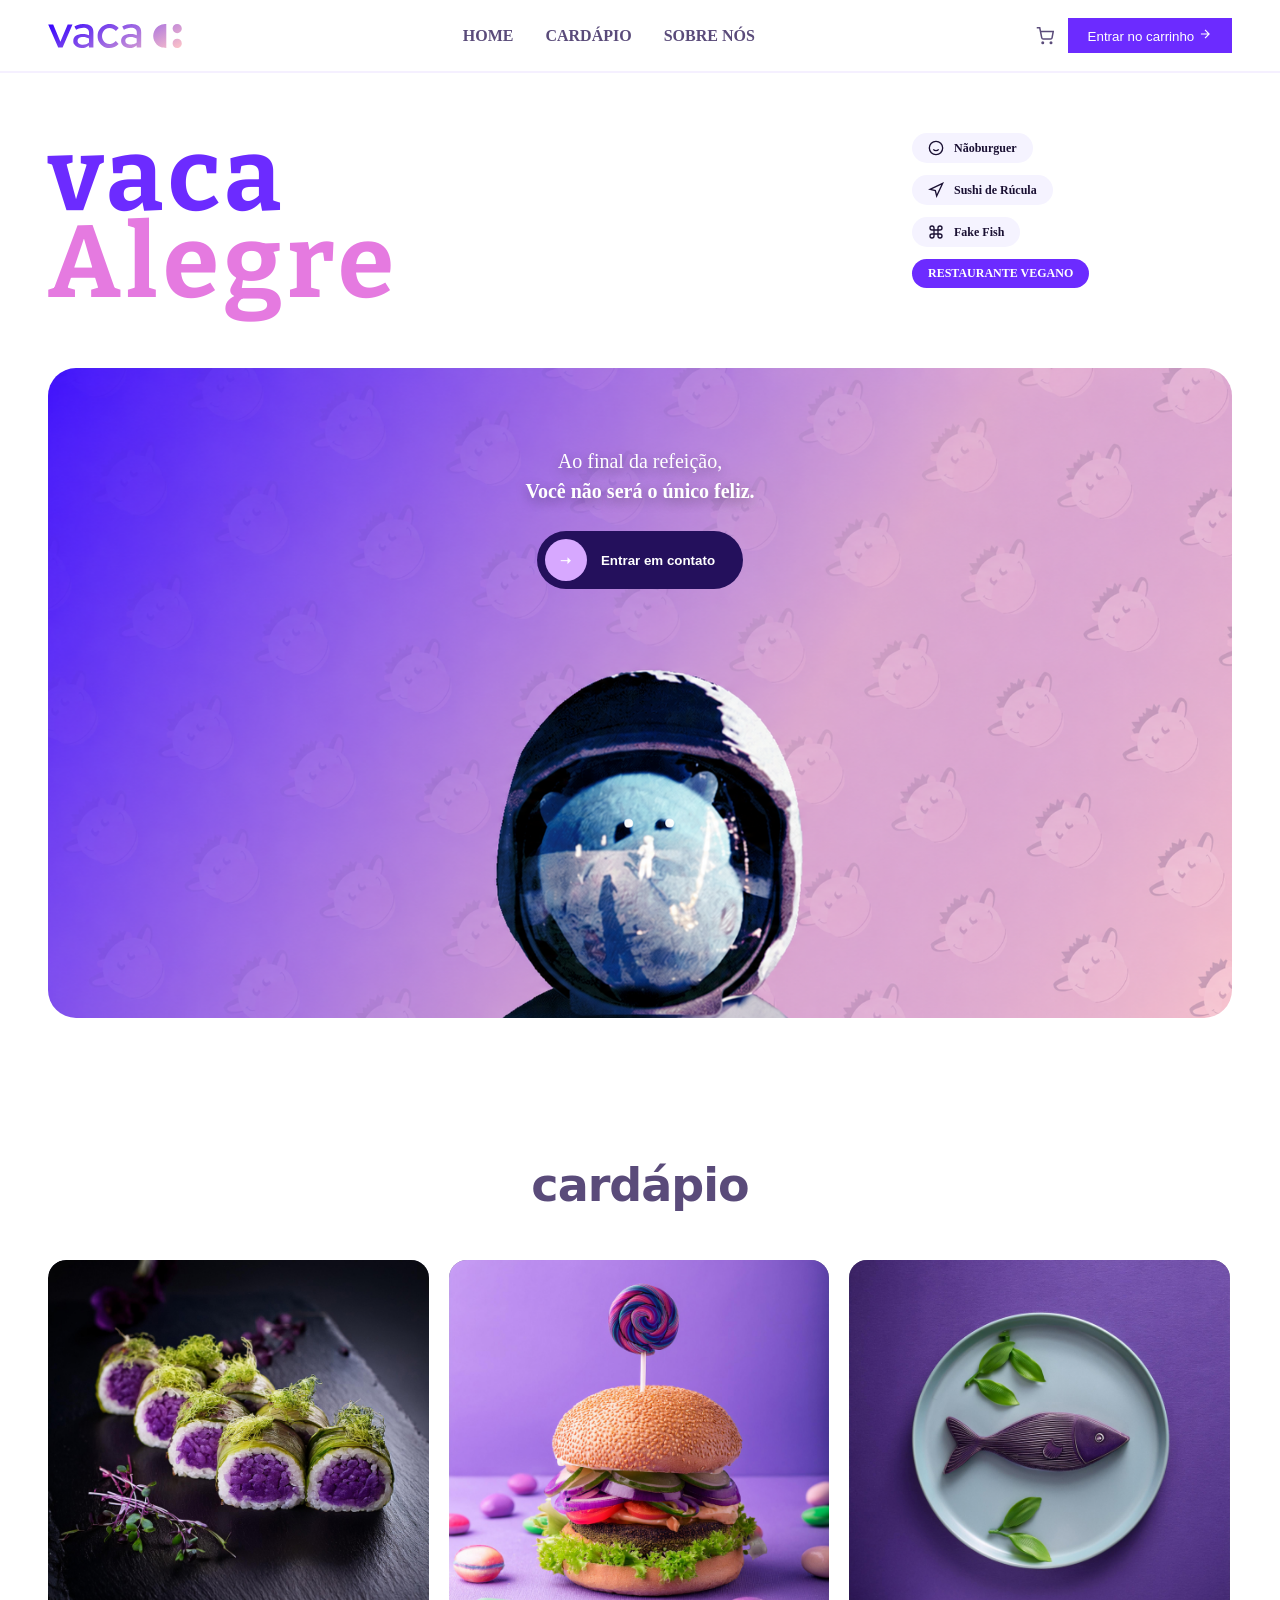
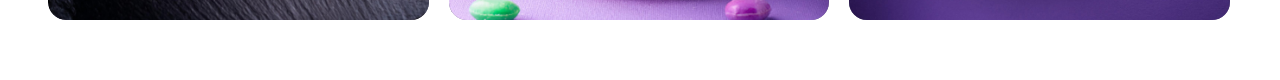
==== site/index.html @ 7a0a83c4 "18/06" ====
<!DOCTYPE html>
<html lang="en">

<head>
    <meta charset="UTF-8">
    <meta name="viewport" content="width=device-width, initial-scale=1.0">
    <title>Vaca Alegre - Restaurante Vegano</title>
    <link rel="stylesheet" href="style.css">
</head>

<body>
    <nav>
        <div class="nav-logo">
            <img src="imagens/vaca-alegre-marca.svg" alt="">
        </div>
        <ul class="nav-links">
            <li><a href="">Home</a></li>
            <li><a href="">Cardápio</a></li>
            <li><a href="">Sobre Nós</a></li>
        </ul>
        <div class="nav-actions">
            <span class="nav-cart">
                <svg viewBox="0 0 24 24" fill="none" stroke="currentColor" stroke-width="2" width="18" height="18">
                    <circle cx="9" cy="21" r="1" />
                    <circle cx="20" cy="21" r="1" />
                    <path d="M1 1h4l2.68 13.39a2 2 0 0 0 2 1.61h9.72a2 2 0 0 0 2-1.61L23 6H6" />
                </svg>
            </span>
            <button class="btn-entrar">
                Entrar no carrinho
                <svg viewBox="0 0 24 24" fill="none" stroke="currentColor" stroke-width="2">
                    <path d="M5 12h14M12 5l7 7-7 7" />
                </svg>
            </button>
        </div>
    </nav>

    <div class="hero">
        <div class="hero-topo">
            <div class="hero-text">
                <h1 class="hero-title">
                    vaca <br>
                    <span class="alegre">Alegre</span>
                </h1>
            </div>
            <div class="hero-menu">
                <div class="hero-menu-item">
                    <svg viewBox="0 0 24 24" fill="none" stroke="currentColor" stroke-width="2">
                        <circle cx="12" cy="12" r="10" />
                        <path d="M8 14s1.5 2 4 2 4-2 4-2" />
                        <line x1="9" y1="9" x2="9.01" y2="9" />
                        <line x1="15" y1="9" x2="15.01" y2="9" />
                    </svg>
                    Nãoburguer
                </div>
                <div class="hero-menu-item">
                    <svg viewBox="0 0 24 24" fill="none" stroke="currentColor" stroke-width="2">
                        <path d="M3 11l19-9-9 19-2-8-8-2z" />
                    </svg>
                    Sushi de Rúcula
                </div>
                <div class="hero-menu-item">
                    <svg viewBox="0 0 24 24" fill="none" stroke="currentColor" stroke-width="2">
                        <path
                            d="M18 3a3 3 0 0 0-3 3v12a3 3 0 0 0 3 3 3 3 0 0 0 3-3 3 3 0 0 0-3-3H6a3 3 0 0 0-3 3 3 3 0 0 0 3 3 3 3 0 0 0 3-3V6a3 3 0 0 0-3-3 3 3 0 0 0-3 3 3 3 0 0 0 3 3h12a3 3 0 0 0 3-3 3 3 0 0 0-3-3z" />
                    </svg>
                    Fake Fish
                </div>
                <div class="hero-menu-item active">
                    Restaurante Vegano
                </div>
            </div>
        </div>
        <div class="hero-banner">
            <img src="imagens/espaco.png" alt="">
            <div class="hero-banner-content">
                <p>
                    Ao final da refeição, <br>
                    <strong> Você não será o único feliz.</strong>
                </p>
                <button class="btn-contato">
                    Entrar em contato
                </button>
            </div>
        </div>
    </div>
    <div class="cardapio">
        <h2 class="cardapio-title">cardápio</h2>
        <div class="carousel-wrapper">
            <div class="carousel-track-outer">
                <div class="carousel-track" id="carouselTrack">
                    <!--Cards-->
                    <div class="card">
                        <div class="card-img-placeholder">
                            <img src="imagens/fotos/cardapio/sushi-de-rucula.jpg" alt=""
                                style="width:100%; height: 100%;object-fit: cover;">
                        </div>
                        <div class="card-info">
                            <h3>Sushi de Rúcula</h3>
                            <p>Combinado especial de rolinhos veganos com ingredientes fresquíssimos</p>
                            <span class="card-tag">Acompanha: suco de laranja e amor</span>
                        </div>
                    </div>

                    <div class="card futured">
                        <div class="card-img-placeholder">
                            <img src="imagens/fotos/cardapio/nao-burger.jpg" alt=""
                                style="width:100%; height: 100%;object-fit: cover;">
                        </div>
                        <div class="card-info">
                            <h3>Não-burguer</h3>
                            <p>Absurdamente saboroso hambúrguer de planta de inspiração vegana.</p>
                            <span class="card-tag">Acompanha: fritas, suco de laranja e amor</span>
                        </div>
                    </div>


                    <div class="card">
                        <div class="card-img-placeholder">
                            <img src="imagens/fotos/cardapio/fake-fish.jpg" alt=""
                                style="width:100%; height: 100%;object-fit: cover;">
                        </div>
                        <div class="card-info">
                            <h3>fake-fish</h3>
                            <p>Peixe bom e gostoso! Você vai pedir para falar que não é peixe de verdade</p>
                            <span class="card-tag">Acompanha: Batata, suco de laranja e amor</span>
                        </div>
                    </div>

                    <div class="card">
                        <div class="card-img-placeholder">
                            <img src="imagens/fotos/cardapio/escondidinho-veg.jpg" alt=""
                                style="width:100%; height: 100%;object-fit: cover;">
                        </div>
                        <div class="card-info">
                            <h3>escondidinho-veg</h3>
                            <p>Um escondidinho de berinjela que combina com molho de tomate seco </p>
                            <span class="card-tag">Acompanha:Manjericão, suco de laranja e amor</span>
                        </div>
                    </div>

                    <div class="card">
                        <div class="card-img-placeholder">
                            <img src="imagens/fotos/cardapio/quibeleza.jpg" alt=""
                                style="width:100%; height: 100%;object-fit: cover;">
                        </div>
                        <div class="card-info">
                            <h3>Quibeleza</h3>
                            <p>Quibe de beterraba crocrante com frscor de hortelã.</p>
                            <span class="card-tag">Acompanha: fritas, suco de frutas vermelhas e amor</span>
                        </div>
                    </div>



                </div>
            </div>
        </div>
    </div>


</body>

</html>
---- site/style.css ----
@import url('https://fonts.googleapis.com/css2?family=Bitter:ital,wght@0,100..900;1,100..900&family=Instrument+Sans:ital,wght@0,400..700;1,400..700&display=swap');

* {
    box-sizing: border-box;
    margin: 0;
    padding: 0;
}

body {
    background-color: #fff;
    color: #1a1033;
    overflow-x: hidden;
}

nav {
    display: flex;
    align-items: center;
    justify-content: space-between;
    padding: 18px 48px;
    position: sticky;
    background-color: rgba(255, 255, 255, 0.92);
    top: 0;
    backdrop-filter: blur(12px);
    border-bottom: 2px solid rgba(108, 43, 255, 0.07);
}

.nav-logo {
    display: flex;
    align-items: center;
    gap: 6px;
}

.nav-links {
    display: flex;
    gap: 32px;
    list-style: none;
}

.nav-links a {
    text-decoration: none;
    font-weight: bold;
    text-transform: uppercase;
    color: #5a4b7a
}

.nav-links a:hover {
    color: #6c2bff;
}

.nav-actions {
    display: flex;
    align-items: center;
    gap: 14px;
}

.nav-cart {
    color: #5a4b7a;
    display: flex;
    align-items: center;
    gap: 4px;

}

.btn-entrar {
    background-color: #6c2bff;
    color: white;
    border: none;
    padding: 9px 20px;
    cursor: pointer;
    gap: 6px;
    transform: background .2s, transform .15s;
}

.btn-entrar:hover {
    background: #5519ee;
    transform: translateY(-1px);
}

.btn-entrar svg {
    width: 14px;
    height: 14px;
}

.hero {
    padding: 60px 48px;
    position: relative;
    display: flex;
    flex-direction: column;
    gap: 32px;
}

.hero-topo {
    display: flex;
    justify-content: space-between;
    align-items: flex-start;
    width: 100%;
    margin-bottom: 30px;
}

.hero-text {
    flex: 1;
    min-width: 400px;
}

.hero-title {
    font-family: "Bitter", serif;
    font-weight: bold;
    font-size: 102px;
    line-height: .85;
    letter-spacing: 5px;
    color: #6c2bff;
}

.hero-title .alegre {
    color: #e57ae0;
}

.hero-menu {
    width: 320px;
    display: flex;
    flex-direction: column;
    gap: 12px;
    margin-left: auto;
}

.hero-menu-item {
    display: flex;
    align-items: center;
    gap: 10px;
    font-weight: bold;
    background-color: #f5f3ff;
    border-radius: 40px;
    padding: 7px 16px;
    width: fit-content;
    cursor: pointer;
    transition: background .2s;
    font-size: 12px;
}

.hero-menu-item:hover {
    background-color: #ede8ff;
}

.hero-menu-item svg {
    width: 16px;
    height: 16px;
    flex-shrink: 0;
}

.hero-menu-item.active {
    color: #fff;
    text-transform: uppercase;
    font-weight: bold;
    background-color: #6c2bff;
}

.hero-banner {
    position: relative;
    border-radius: 28px;
    min-height: 300px;
    overflow: hidden;
}

.hero-banner img {
    width: 100%;
    height: 650px;
    object-fit: cover;
    display: block;
}

.hero-banner-content {
    position: absolute;
    top: 12%;
    left: 50%;
    text-align: center;
    width: 100%;
    transform: translateX(-50%);
}

.hero-banner-content p {
    color: white;
    margin-bottom: 25px;
    font-size: 20px;
    text-shadow: 0 4px 12px rgba(0, 0, 0, .35);
    line-height: 1.5;
}

.hero-banner-content p strong {
    color: #fff;
    font-weight: bold;
}

.btn-contato {
    display: inline-flex;
    align-items: center;
    gap: 14px;
    background-color: #24105c;
    color: white;
    border: none;
    border-radius: 50px;
    padding: 8px 28px 8px 8px;
    font-weight: bold;
    cursor: pointer;
    transition: all .3s ease;
}

.btn-contato::before {
    content: "➝";
    width: 42px;
    height: 42px;
    background-color: #d7a8ff;
    border-radius: 50%;
    display: flex;
    align-items: center;
    justify-content: center;
    transition: transform .4s ease;
}

.btn-contato:hover::before {
    transform: translateX(10px);
}

.btn-contato:hover {
    transform: translateY(-2px);
}

.cardapio {
    padding: 80px 48px 60px;
}

.cardapio-title {
    font-family: system-ui, -apple-system, BlinkMacSystemFont, 'Segoe UI', Roboto, Oxygen, Ubuntu, Cantarell, 'Open Sans', 'Helvetica Neue', sans-serif;
    font-weight: bold;
    font-size: 46px;
    text-align: center;
    margin-bottom: 48px;
    letter-spacing: -1px;
    color: #5a4b7a;

}

.carousel-wrapper {
    position: relative;
}

.carousel-track-outer {
    overflow: hidden;
    border-radius: 18px;

}

.carousel-track {
    display: flex;
    gap: 20px;
}

.card {
    flex: 0 0 calc(33.333% - 14px);
    border-radius: 18px;
    overflow: hidden;
    position: relative;
    min-height: 360px;
    display: flex;
    flex-direction: column;
    justify-content: flex-end;
    transition: transform .25s;
    background-color: #5d5972d0;
}
.card:hover{
    transform: translateY(-4px);
}
.card-img-placeholder{
    position: absolute;
    background: linear-gradient(160deg, ddd5ff 0%,  #f8d7fa 100%);
    display: flex;
    align-items: center;
    justify-content: center;
    text-transform: uppercase;
    color: #33163ffd;
    inset: 0;
}
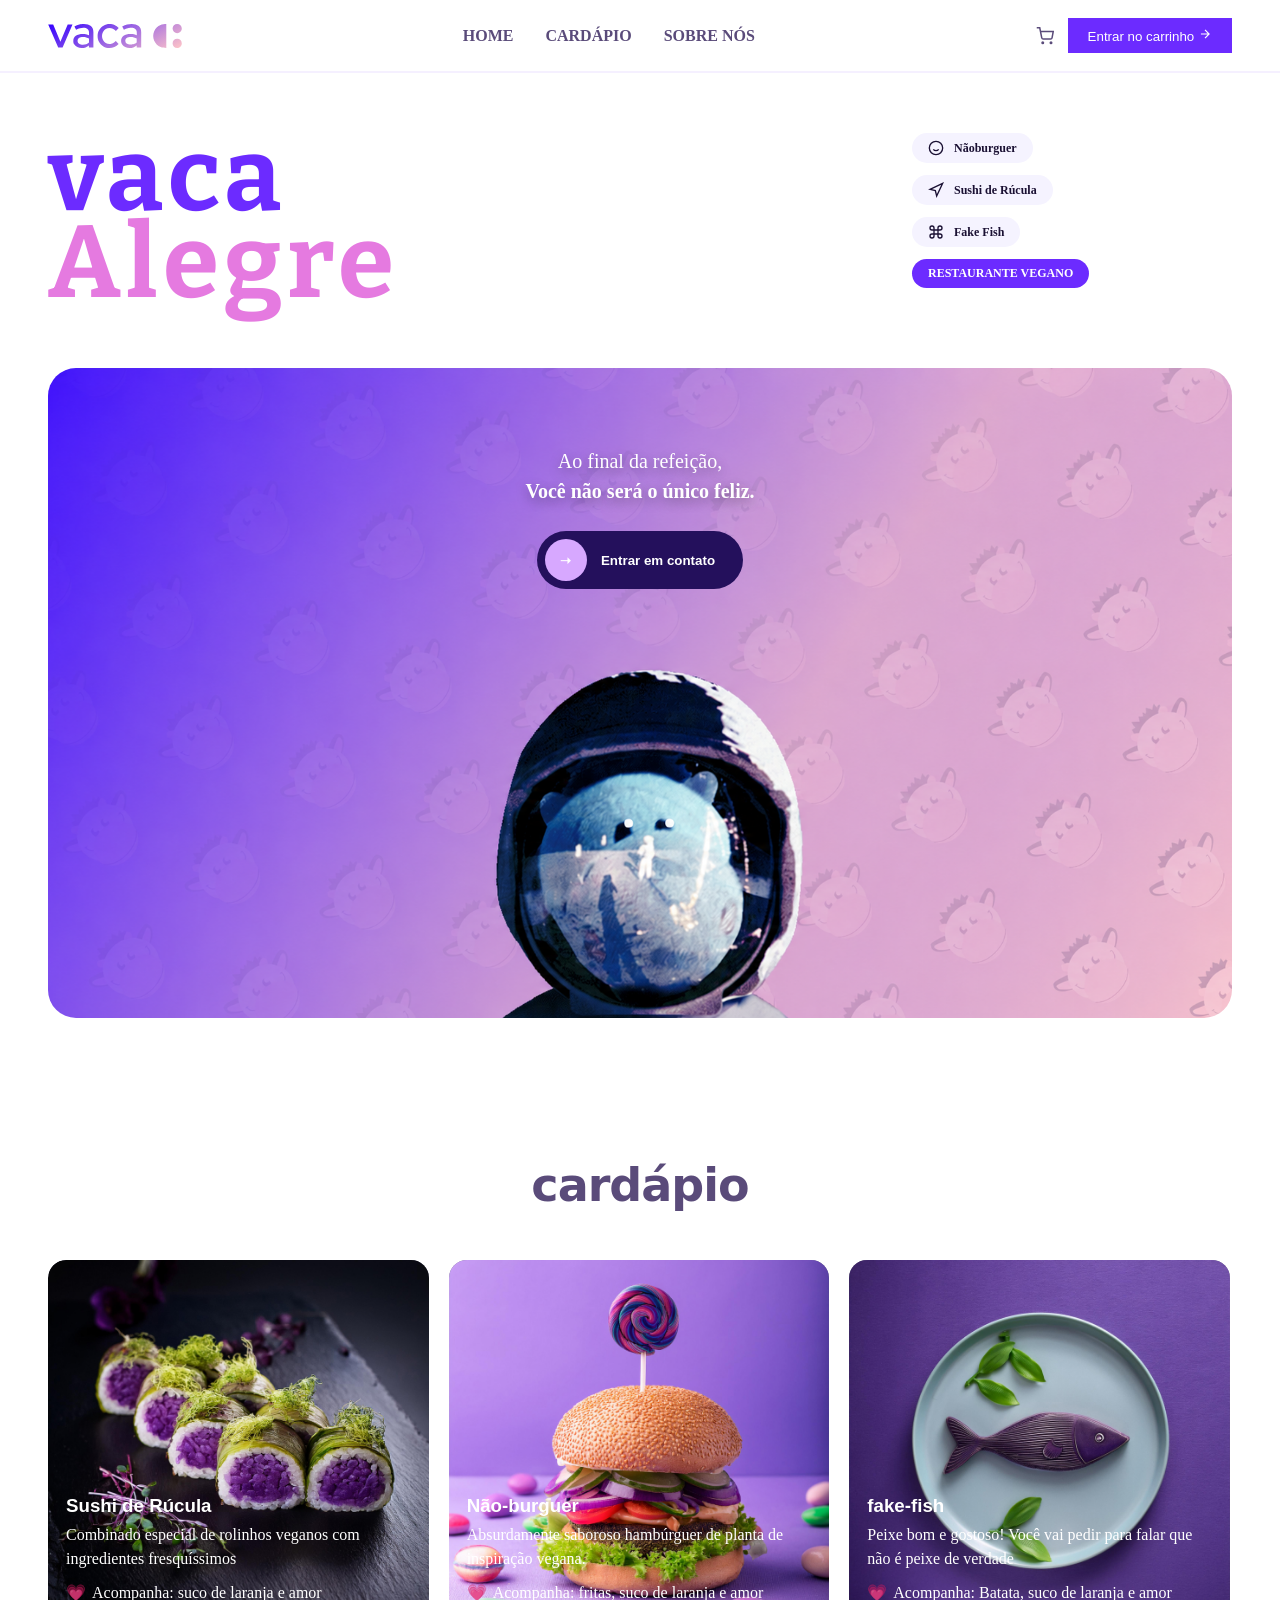
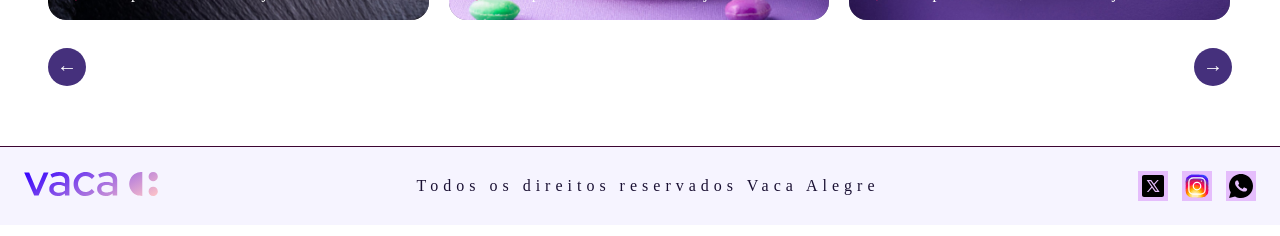
==== commit 371bc25c: "19/06" ====
--- a/site/index.html
+++ b/site/index.html
@@ -150,13 +150,36 @@
                             <span class="card-tag">Acompanha: fritas, suco de frutas vermelhas e amor</span>
                         </div>
                     </div>
+                </div>
+            </div>
 
-
-
-                </div>
+            <div class="carousel-controls">
+                <button class="carousel-btn" id="prevBtn">&#8592;</button>
+                <div class="carousel-dots" id="carouselDots"></div>
+                 <button class="carousel-btn" id="nextBtn">&#8594;</button>
             </div>
         </div>
     </div>
+    
+
+    <footer>
+        <div class="footer-logo">
+            <img src="imagens/vaca-alegre-marca.svg" alt="">
+        </div>
+        <span class="footer-copy">Todos os direitos reservados Vaca Alegre</span>
+        <div class="footer-socials">
+          <a href=""> <svg xmlns="http://www.w3.org/2000/svg" x="0px" y="0px" width="100" height="100" viewBox="0 0 30 30">
+<path d="M 6 4 C 4.895 4 4 4.895 4 6 L 4 24 C 4 25.105 4.895 26 6 26 L 24 26 C 25.105 26 26 25.105 26 24 L 26 6 C 26 4.895 25.105 4 24 4 L 6 4 z M 8.6484375 9 L 13.259766 9 L 15.951172 12.847656 L 19.28125 9 L 20.732422 9 L 16.603516 13.78125 L 21.654297 21 L 17.042969 21 L 14.056641 16.730469 L 10.369141 21 L 8.8945312 21 L 13.400391 15.794922 L 8.6484375 9 z M 10.878906 10.183594 L 17.632812 19.810547 L 19.421875 19.810547 L 12.666016 10.183594 L 10.878906 10.183594 z"></path>
+</svg></a>
+          <a href=""><svg xmlns="http://www.w3.org/2000/svg" x="0px" y="0px" width="100" height="100" viewBox="0 0 48 48">
+<path fill="#304ffe" d="M41.67,13.48c-0.4,0.26-0.97,0.5-1.21,0.77c-0.09,0.09-0.14,0.19-0.12,0.29v1.03l-0.3,1.01l-0.3,1l-0.33,1.1 l-0.68,2.25l-0.66,2.22l-0.5,1.67c0,0.26-0.01,0.52-0.03,0.77c-0.07,0.96-0.27,1.88-0.59,2.74c-0.19,0.53-0.42,1.04-0.7,1.52 c-0.1,0.19-0.22,0.38-0.34,0.56c-0.4,0.63-0.88,1.21-1.41,1.72c-0.41,0.41-0.86,0.79-1.35,1.11c0,0,0,0-0.01,0 c-0.08,0.07-0.17,0.13-0.27,0.18c-0.31,0.21-0.64,0.39-0.98,0.55c-0.23,0.12-0.46,0.22-0.7,0.31c-0.05,0.03-0.11,0.05-0.16,0.07 c-0.57,0.27-1.23,0.45-1.89,0.54c-0.04,0.01-0.07,0.01-0.11,0.02c-0.4,0.07-0.79,0.13-1.19,0.16c-0.18,0.02-0.37,0.03-0.55,0.03 l-0.71-0.04l-3.42-0.18c0-0.01-0.01,0-0.01,0l-1.72-0.09c-0.13,0-0.27,0-0.4-0.01c-0.54-0.02-1.06-0.08-1.58-0.19 c-0.01,0-0.01,0-0.01,0c-0.95-0.18-1.86-0.5-2.71-0.93c-0.47-0.24-0.93-0.51-1.36-0.82c-0.18-0.13-0.35-0.27-0.52-0.42 c-0.48-0.4-0.91-0.83-1.31-1.27c-0.06-0.06-0.11-0.12-0.16-0.18c-0.06-0.06-0.12-0.13-0.17-0.19c-0.38-0.48-0.7-0.97-0.96-1.49 c-0.24-0.46-0.43-0.95-0.58-1.49c-0.06-0.19-0.11-0.37-0.15-0.57c-0.01-0.01-0.02-0.03-0.02-0.05c-0.1-0.41-0.19-0.84-0.24-1.27 c-0.06-0.33-0.09-0.66-0.09-1c-0.02-0.13-0.02-0.27-0.02-0.4l1.91-2.95l1.87-2.88l0.85-1.31l0.77-1.18l0.26-0.41v-1.03 c0.02-0.23,0.03-0.47,0.02-0.69c-0.01-0.7-0.15-1.38-0.38-2.03c-0.22-0.69-0.53-1.34-0.85-1.94c-0.38-0.69-0.78-1.31-1.11-1.87 C14,7.4,13.66,6.73,13.75,6.26C14.47,6.09,15.23,6,16,6h16c4.18,0,7.78,2.6,9.27,6.26C41.43,12.65,41.57,13.06,41.67,13.48z"></path><path fill="#4928f4" d="M42,16v0.27l-1.38,0.8l-0.88,0.51l-0.97,0.56l-1.94,1.13l-1.9,1.1l-1.94,1.12l-0.77,0.45 c0,0.48-0.12,0.92-0.34,1.32c-0.31,0.58-0.83,1.06-1.49,1.47c-0.67,0.41-1.49,0.74-2.41,0.98c0,0,0-0.01-0.01,0 c-3.56,0.92-8.42,0.5-10.78-1.26c-0.66-0.49-1.12-1.09-1.32-1.78c-0.06-0.23-0.09-0.48-0.09-0.73v-7.19 c0.01-0.15-0.09-0.3-0.27-0.45c-0.54-0.43-1.81-0.84-3.23-1.25c-1.11-0.31-2.3-0.62-3.3-0.92c-0.79-0.24-1.46-0.48-1.86-0.71 c0.18-0.35,0.39-0.7,0.61-1.03c1.4-2.05,3.54-3.56,6.02-4.13C14.47,6.09,15.23,6,16,6h10.8c5.37,0.94,10.32,3.13,14.47,6.26 c0.16,0.39,0.3,0.8,0.4,1.22c0.18,0.66,0.29,1.34,0.32,2.05C42,15.68,42,15.84,42,16z"></path><path fill="#6200ea" d="M42,16v4.41l-0.22,0.68l-0.75,2.33l-0.78,2.4l-0.41,1.28l-0.38,1.19l-0.37,1.13l-0.36,1.12l-0.19,0.59 l-0.25,0.78c0,0.76-0.02,1.43-0.07,2c-0.01,0.06-0.02,0.12-0.02,0.18c-0.06,0.53-0.14,0.98-0.27,1.36 c-0.01,0.06-0.03,0.12-0.05,0.17c-0.26,0.72-0.65,1.18-1.23,1.48c-0.14,0.08-0.3,0.14-0.47,0.2c-0.53,0.18-1.2,0.27-2.02,0.32 c-0.6,0.04-1.29,0.05-2.07,0.05H31.4l-1.19-0.05L30,37.61l-2.17-0.09l-2.2-0.09l-7.25-0.3l-1.88-0.08h-0.26 c-0.78-0.01-1.45-0.06-2.03-0.14c-0.84-0.13-1.49-0.35-1.98-0.68c-0.7-0.45-1.11-1.11-1.35-2.03c-0.06-0.22-0.11-0.45-0.14-0.7 c-0.1-0.58-0.15-1.25-0.18-2c0-0.15,0-0.3-0.01-0.46c-0.01-0.01,0-0.01,0-0.01v-0.58c-0.01-0.29-0.01-0.59-0.01-0.9l0.05-1.61 l0.03-1.15l0.04-1.34v-0.19l0.07-2.46l0.07-2.46l0.07-2.31l0.06-2.27l0.02-0.6c0-0.31-1.05-0.49-2.22-0.64 c-0.93-0.12-1.95-0.23-2.56-0.37c0.05-0.23,0.1-0.46,0.16-0.68c0.18-0.72,0.45-1.4,0.79-2.05c0.18-0.35,0.39-0.7,0.61-1.03 c2.16-0.95,4.41-1.69,6.76-2.17c2.06-0.43,4.21-0.66,6.43-0.66c7.36,0,14.16,2.49,19.54,6.69c0.52,0.4,1.03,0.83,1.53,1.28 C42,15.68,42,15.84,42,16z"></path><path fill="#673ab7" d="M42,18.37v4.54l-0.55,1.06l-1.05,2.05l-0.56,1.08l-0.51,0.99l-0.22,0.43c0,0.31,0,0.61-0.02,0.9 c0,0.43-0.02,0.84-0.05,1.22c-0.04,0.45-0.1,0.86-0.16,1.24c-0.15,0.79-0.36,1.47-0.66,2.03c-0.04,0.07-0.08,0.14-0.12,0.2 c-0.11,0.18-0.24,0.35-0.38,0.51c-0.18,0.22-0.38,0.41-0.61,0.57c-0.34,0.26-0.74,0.47-1.2,0.63c-0.57,0.21-1.23,0.35-2.01,0.43 c-0.51,0.05-1.07,0.08-1.68,0.08l-0.42,0.02l-2.08,0.12h-0.01L27.5,36.6l-2.25,0.13l-3.1,0.18l-3.77,0.22l-0.55,0.03 c-0.51,0-0.99-0.03-1.45-0.09c-0.05-0.01-0.09-0.02-0.14-0.02c-0.68-0.11-1.3-0.29-1.86-0.54c-0.68-0.3-1.27-0.7-1.77-1.18 c-0.44-0.43-0.82-0.92-1.13-1.47c-0.07-0.13-0.14-0.25-0.2-0.39c-0.3-0.59-0.54-1.25-0.72-1.97c-0.03-0.12-0.06-0.25-0.08-0.38 c-0.06-0.23-0.11-0.47-0.14-0.72c-0.11-0.64-0.17-1.32-0.2-2.03v-0.01c-0.01-0.29-0.02-0.57-0.02-0.87l-0.49-1.17l-0.07-0.18 L9.5,25.99L8.75,24.2l-0.12-0.29l-0.72-1.73l-0.8-1.93c0,0,0,0-0.01,0L6.29,18.3L6,17.59V16c0-0.63,0.06-1.25,0.17-1.85 c0.05-0.23,0.1-0.46,0.16-0.68c0.85-0.49,1.74-0.94,2.65-1.34c2.08-0.93,4.31-1.62,6.62-2.04c1.72-0.31,3.51-0.48,5.32-0.48 c7.31,0,13.94,2.65,19.12,6.97c0.2,0.16,0.39,0.32,0.58,0.49C41.09,17.48,41.55,17.91,42,18.37z"></path><path fill="#8e24aa" d="M42,21.35v5.14l-0.57,1.19l-1.08,2.25l-0.01,0.03c0,0.43-0.02,0.82-0.05,1.17c-0.1,1.15-0.38,1.88-0.84,2.33 c-0.33,0.34-0.74,0.53-1.25,0.63c-0.03,0.01-0.07,0.01-0.1,0.02c-0.16,0.03-0.33,0.05-0.51,0.05c-0.62,0.06-1.35,0.02-2.19-0.04 c-0.09,0-0.19-0.01-0.29-0.02c-0.61-0.04-1.26-0.08-1.98-0.11c-0.39-0.01-0.8-0.02-1.22-0.02h-0.02l-1.01,0.08h-0.01l-2.27,0.16 l-2.59,0.2l-0.38,0.03l-3.03,0.22l-1.57,0.12l-1.55,0.11c-0.27,0-0.53,0-0.79-0.01c0,0-0.01-0.01-0.01,0 c-1.13-0.02-2.14-0.09-3.04-0.26c-0.83-0.14-1.56-0.36-2.18-0.69c-0.64-0.31-1.17-0.75-1.6-1.31c-0.41-0.55-0.71-1.24-0.9-2.07 c0-0.01,0-0.01,0-0.01c-0.14-0.67-0.22-1.45-0.22-2.33l-0.15-0.27L9.7,26.35l-0.13-0.22L9.5,25.99l-0.93-1.65l-0.46-0.83 l-0.58-1.03l-1-1.79L6,19.75v-3.68c0.88-0.58,1.79-1.09,2.73-1.55c1.14-0.58,2.32-1.07,3.55-1.47c1.34-0.44,2.74-0.79,4.17-1.02 c1.45-0.24,2.94-0.36,4.47-0.36c6.8,0,13.04,2.43,17.85,6.47c0.22,0.17,0.43,0.36,0.64,0.54c0.84,0.75,1.64,1.56,2.37,2.41 C41.86,21.18,41.94,21.26,42,21.35z"></path><path fill="#c2185b" d="M42,24.71v7.23c-0.24-0.14-0.57-0.31-0.98-0.49c-0.22-0.11-0.47-0.22-0.73-0.32 c-0.38-0.17-0.79-0.33-1.25-0.49c-0.1-0.04-0.2-0.07-0.31-0.1c-0.18-0.07-0.37-0.13-0.56-0.19c-0.59-0.18-1.24-0.35-1.92-0.5 c-0.26-0.05-0.53-0.1-0.8-0.14c-0.87-0.15-1.8-0.24-2.77-0.25c-0.08-0.01-0.17-0.01-0.25-0.01l-2.57,0.02l-3.5,0.02h-0.01 l-7.49,0.06c-2.38,0-3.84,0.57-4.72,0.8c0,0-0.01,0-0.01,0.01c-0.93,0.24-1.22,0.09-1.3-1.54c-0.02-0.45-0.03-1.03-0.03-1.74 l-0.56-0.43l-0.98-0.74l-0.6-0.46l-0.12-0.09L8.88,24.1l-0.25-0.19l-0.52-0.4l-0.96-0.72L6,21.91v-3.4 c0.1-0.08,0.19-0.15,0.29-0.21c1.45-1,3-1.85,4.64-2.54c1.46-0.62,3-1.11,4.58-1.46c0.43-0.09,0.87-0.18,1.32-0.24 c1.33-0.23,2.7-0.34,4.09-0.34c6.01,0,11.53,2.09,15.91,5.55c0.66,0.52,1.3,1.07,1.9,1.66c0.82,0.78,1.59,1.61,2.3,2.49 c0.14,0.18,0.28,0.36,0.42,0.55C41.64,24.21,41.82,24.46,42,24.71z"></path><path fill="#d81b60" d="M42,28.72V32c0,0.65-0.06,1.29-0.18,1.91c-0.18,0.92-0.49,1.8-0.91,2.62c-0.22,0.05-0.47,0.05-0.75,0.01 c-0.63-0.11-1.37-0.44-2.17-0.87c-0.04-0.01-0.08-0.03-0.11-0.05c-0.25-0.13-0.51-0.27-0.77-0.43c-0.53-0.29-1.09-0.61-1.65-0.91 c-0.12-0.06-0.24-0.12-0.35-0.18c-0.64-0.33-1.3-0.63-1.96-0.86c0,0,0,0-0.01,0c-0.14-0.05-0.29-0.1-0.44-0.14 c-0.57-0.16-1.15-0.26-1.71-0.26l-1.1-0.32l-4.87-1.41c0,0,0,0-0.01,0l-2.99-0.87h-0.01l-1.3-0.38c-3.76,0-6.07,1.6-7.19,0.99 c-0.44-0.23-0.7-0.81-0.79-1.95c-0.03-0.32-0.04-0.68-0.04-1.1l-1.17-0.57l-0.05-0.02h-0.01l-0.84-0.42L9.7,26.35l-0.07-0.03 l-0.17-0.09L7.5,25.28L6,24.55v-3.43c0.17-0.15,0.35-0.29,0.53-0.43c0.19-0.15,0.38-0.29,0.57-0.44c0.01,0,0.01,0,0.01,0 c1.18-0.85,2.43-1.6,3.76-2.22c1.55-0.74,3.2-1.31,4.91-1.68c0.25-0.06,0.51-0.12,0.77-0.16c1.42-0.27,2.88-0.41,4.37-0.41 c5.27,0,10.11,1.71,14.01,4.59c1.13,0.84,2.18,1.77,3.14,2.78c0.79,0.83,1.52,1.73,2.18,2.67c0.05,0.07,0.1,0.14,0.15,0.2 c0.37,0.54,0.71,1.09,1.03,1.66C41.64,28.02,41.82,28.37,42,28.72z"></path><path fill="#f50057" d="M41.82,33.91c-0.18,0.92-0.49,1.8-0.91,2.62c-0.19,0.37-0.4,0.72-0.63,1.06c-0.14,0.21-0.29,0.41-0.44,0.6 c-0.36-0.14-0.89-0.34-1.54-0.56c0,0,0,0,0-0.01c-0.49-0.17-1.05-0.35-1.65-0.52c-0.17-0.05-0.34-0.1-0.52-0.15 c-0.71-0.19-1.45-0.36-2.17-0.46c-0.6-0.1-1.19-0.16-1.74-0.16l-0.46-0.13h-0.01l-2.42-0.7l-1.49-0.43l-1.66-0.48h-0.01l-0.54-0.15 l-6.53-1.88l-1.88-0.54l-1.4-0.33l-2.28-0.54l-0.28-0.07c0,0,0,0-0.01,0l-2.29-0.53c0-0.01,0-0.01,0-0.01l-0.41-0.09l-0.21-0.05 l-1.67-0.39l-0.19-0.05l-1.42-1.17L6,27.9v-4.08c0.37-0.36,0.75-0.7,1.15-1.03c0.12-0.11,0.25-0.21,0.38-0.31 c0.12-0.1,0.25-0.2,0.38-0.3c0.91-0.69,1.87-1.31,2.89-1.84c1.3-0.7,2.68-1.26,4.13-1.66c0.28-0.09,0.56-0.17,0.85-0.23 c1.64-0.41,3.36-0.62,5.14-0.62c4.47,0,8.63,1.35,12.07,3.66c1.71,1.15,3.25,2.53,4.55,4.1c0.66,0.79,1.26,1.62,1.79,2.5 c0.05,0.07,0.09,0.13,0.13,0.2c0.32,0.53,0.62,1.08,0.89,1.64c0.25,0.5,0.47,1,0.67,1.52C41.34,32.25,41.6,33.07,41.82,33.91z"></path><path fill="#ff1744" d="M40.28,37.59c-0.14,0.21-0.29,0.41-0.44,0.6c-0.44,0.55-0.92,1.05-1.46,1.49c-0.47,0.39-0.97,0.74-1.5,1.04 c-0.2-0.05-0.4-0.11-0.61-0.19c-0.66-0.23-1.35-0.61-1.99-1.01c-0.96-0.61-1.79-1.27-2.16-1.57c-0.14-0.12-0.21-0.18-0.21-0.18 l-1.7-0.15L30,37.6l-2.2-0.19l-2.28-0.2l-3.37-0.3l-5.34-0.47l-0.02-0.01l-1.88-0.91l-1.9-0.92l-1.53-0.74l-0.33-0.16l-0.41-0.2 l-1.42-0.69L7.43,31.9l-0.59-0.29L6,31.35v-4.47c0.47-0.56,0.97-1.09,1.5-1.6c0.34-0.32,0.7-0.64,1.07-0.94 c0.06-0.05,0.12-0.1,0.18-0.14c0.04-0.05,0.09-0.08,0.13-0.1c0.59-0.48,1.21-0.91,1.85-1.3c0.74-0.47,1.52-0.89,2.33-1.24 c0.87-0.39,1.78-0.72,2.72-0.97c1.63-0.46,3.36-0.7,5.14-0.7c4.08,0,7.85,1.24,10.96,3.37c1.99,1.36,3.71,3.08,5.07,5.07 c0.45,0.64,0.85,1.32,1.22,2.02c0.13,0.26,0.26,0.52,0.37,0.78c0.12,0.25,0.23,0.5,0.34,0.75c0.21,0.52,0.4,1.04,0.57,1.58 c0.32,1,0.56,2.02,0.71,3.08C40.21,36.89,40.25,37.24,40.28,37.59z"></path><path fill="#ff5722" d="M38.39,39.42c0,0.08,0,0.17-0.01,0.26c-0.47,0.39-0.97,0.74-1.5,1.04c-0.22,0.12-0.44,0.24-0.67,0.34 c-0.23,0.11-0.46,0.21-0.7,0.3c-0.34-0.18-0.8-0.4-1.29-0.61c-0.69-0.31-1.44-0.59-2.02-0.68c-0.14-0.03-0.27-0.04-0.39-0.04 l-1.64-0.21h-0.02l-2.04-0.27l-2.06-0.27l-0.96-0.12l-7.56-0.98c-0.49,0-1.01-0.03-1.55-0.1c-0.66-0.06-1.35-0.16-2.04-0.3 c-0.68-0.12-1.37-0.28-2.03-0.45c-0.69-0.16-1.37-0.35-2-0.53c-0.73-0.22-1.41-0.43-1.98-0.62c-0.47-0.15-0.87-0.29-1.18-0.4 c-0.18-0.43-0.33-0.88-0.44-1.34C6.1,33.66,6,32.84,6,32v-1.67c0.32-0.53,0.67-1.05,1.06-1.54c0.71-0.94,1.52-1.8,2.4-2.56 c0.03-0.04,0.07-0.07,0.1-0.09l0.01-0.01c0.31-0.28,0.63-0.53,0.97-0.77c0.04-0.04,0.08-0.07,0.12-0.1 c0.16-0.12,0.33-0.24,0.51-0.35c1.43-0.97,3.01-1.73,4.7-2.24c1.6-0.48,3.29-0.73,5.05-0.73c3.49,0,6.75,1.03,9.47,2.79 c2.01,1.29,3.74,2.99,5.06,4.98c0.16,0.23,0.31,0.46,0.46,0.7c0.69,1.17,1.26,2.43,1.68,3.75c0.05,0.15,0.09,0.3,0.13,0.46 c0.08,0.27,0.15,0.55,0.21,0.83c0.02,0.07,0.04,0.14,0.06,0.22c0.14,0.63,0.24,1.29,0.31,1.95c0,0.01,0,0.01,0,0.01 C38.36,38.22,38.39,38.82,38.39,39.42z"></path><path fill="#ff6f00" d="M36.33,39.42c0,0.35-0.02,0.73-0.06,1.11c-0.02,0.18-0.04,0.36-0.06,0.53c-0.23,0.11-0.46,0.21-0.7,0.3 c-0.45,0.17-0.91,0.31-1.38,0.41c-0.32,0.07-0.65,0.13-0.98,0.16h-0.01c-0.31-0.19-0.67-0.42-1.04-0.68 c-0.67-0.47-1.37-1-1.93-1.43c-0.01-0.01-0.01-0.01-0.02-0.02c-0.59-0.45-1.01-0.79-1.01-0.79l-1.06,0.04l-2.04,0.07l-0.95,0.04 l-3.82,0.14l-3.23,0.12c-0.21,0.01-0.46,0.01-0.77,0h-0.01c-0.42-0.01-0.92-0.04-1.47-0.09c-0.64-0.05-1.34-0.11-2.05-0.18 c-0.69-0.08-1.39-0.16-2.06-0.24c-0.74-0.08-1.44-0.17-2.04-0.25c-0.47-0.06-0.88-0.11-1.21-0.15c-0.28-0.32-0.53-0.65-0.77-1.01 c-0.36-0.54-0.67-1.11-0.91-1.72c-0.18-0.43-0.33-0.88-0.44-1.34c0.29-0.89,0.67-1.73,1.12-2.54c0.36-0.66,0.78-1.29,1.24-1.89 c0.45-0.59,0.94-1.14,1.47-1.64v-0.01c0.15-0.15,0.3-0.29,0.45-0.42c0.28-0.26,0.57-0.5,0.87-0.73h0.01 c0.01-0.02,0.02-0.02,0.03-0.03c0.24-0.19,0.49-0.36,0.74-0.53c1.48-1.01,3.15-1.76,4.95-2.2c1.19-0.29,2.44-0.45,3.73-0.45 c2.54,0,4.94,0.61,7.05,1.71h0.01c1.81,0.93,3.41,2.21,4.7,3.75c0.71,0.82,1.32,1.72,1.82,2.67c0.35,0.64,0.65,1.31,0.9,1.99 c0.02,0.06,0.04,0.11,0.06,0.16c0.17,0.5,0.32,1.02,0.45,1.54c0.09,0.37,0.16,0.75,0.22,1.13c0.02,0.12,0.04,0.23,0.05,0.35 C36.28,37.99,36.33,38.7,36.33,39.42z"></path><path fill="#ff9800" d="M34.28,39.42v0.1c0,0.34-0.03,0.77-0.06,1.23c-0.03,0.34-0.06,0.69-0.09,1.02c-0.32,0.07-0.65,0.13-0.98,0.16 h-0.01C32.76,41.98,32.39,42,32,42h-1.75l-0.38-0.11l-1.97-0.6l-2-0.6l-4.63-1.39l-2-0.6c0,0-0.83,0.33-2,0.72h-0.01 c-0.45,0.15-0.94,0.31-1.46,0.47c-0.65,0.19-1.34,0.38-2.02,0.53c-0.7,0.16-1.39,0.28-2.01,0.33c-0.19,0.02-0.38,0.03-0.55,0.03 c-0.56-0.31-1.1-0.68-1.59-1.09c-0.43-0.36-0.83-0.75-1.2-1.18c-0.28-0.32-0.53-0.65-0.77-1.01c0.07-0.45,0.15-0.89,0.27-1.32 c0.3-1.19,0.77-2.33,1.39-3.37c0.34-0.59,0.72-1.16,1.16-1.69c0.01-0.03,0.04-0.06,0.07-0.08c-0.01-0.01,0-0.01,0-0.01 c0.13-0.17,0.27-0.33,0.41-0.48c0-0.01,0-0.01,0-0.01c0.41-0.44,0.83-0.86,1.29-1.25c0.16-0.13,0.31-0.26,0.48-0.39 c0.03-0.03,0.06-0.05,0.1-0.08c2.25-1.72,5.06-2.76,8.09-2.76c3.44,0,6.57,1.29,8.94,3.41c1.14,1.03,2.11,2.26,2.84,3.63 c0.06,0.1,0.12,0.21,0.17,0.32c0.09,0.18,0.18,0.37,0.26,0.57c0.33,0.72,0.59,1.48,0.77,2.26c0.02,0.08,0.04,0.16,0.06,0.24 c0.08,0.37,0.15,0.75,0.2,1.13C34.24,38.21,34.28,38.81,34.28,39.42z"></path><path fill="#ffc107" d="M32.22,39.42c0,0.2-0.01,0.42-0.02,0.65c-0.02,0.37-0.05,0.77-0.1,1.18c-0.02,0.25-0.06,0.5-0.1,0.75h-5.48 l-1.06-0.17l-4.14-0.66l-0.59-0.09l-1.35-0.22c-0.59,0-1.87,0.26-3.22,0.51c-0.71,0.13-1.43,0.27-2.08,0.36 c-0.08,0.01-0.16,0.02-0.23,0.03h-0.01c-0.7-0.15-1.38-0.38-2.02-0.68c-0.2-0.09-0.4-0.19-0.6-0.3c-0.56-0.31-1.1-0.68-1.59-1.09 c-0.01-0.12-0.02-0.22-0.02-0.27c0-0.26,0.01-0.51,0.03-0.76c0.04-0.64,0.13-1.26,0.27-1.86c0.22-0.91,0.54-1.79,0.97-2.6 c0.08-0.17,0.17-0.34,0.27-0.5c0.04-0.08,0.09-0.15,0.13-0.23c0.18-0.29,0.38-0.57,0.58-0.85c0.42-0.55,0.89-1.07,1.39-1.54 c0.01,0,0.01,0,0.01,0c0.04-0.04,0.08-0.08,0.12-0.11c0.05-0.04,0.09-0.09,0.14-0.12c0.2-0.18,0.4-0.34,0.61-0.49 c0-0.01,0.01-0.01,0.01-0.01c1.89-1.41,4.23-2.24,6.78-2.24c1.98,0,3.82,0.5,5.43,1.38h0.01c1.38,0.76,2.58,1.79,3.53,3.03 c0.37,0.48,0.7,0.99,0.98,1.53h0.01c0.05,0.1,0.1,0.2,0.15,0.3c0.3,0.59,0.54,1.21,0.72,1.85h0.01c0.01,0.05,0.03,0.1,0.04,0.15 c0.12,0.43,0.22,0.87,0.29,1.32c0.01,0.09,0.02,0.19,0.03,0.28C32.19,38.43,32.22,38.92,32.22,39.42z"></path><path fill="#ffd54f" d="M30.17,39.31c0,0.16,0,0.33-0.02,0.49v0.01c0,0.01,0,0.01,0,0.01c-0.02,0.72-0.12,1.43-0.28,2.07 c0,0.04-0.01,0.07-0.03,0.11h-4.67l-3.85-0.83l-0.51-0.11l-0.08,0.02l-4.27,0.88L16.27,42H16c-0.64,0-1.27-0.06-1.88-0.18 c-0.09-0.02-0.18-0.04-0.27-0.06h-0.01c-0.7-0.15-1.38-0.38-2.02-0.68c-0.02-0.11-0.04-0.22-0.05-0.33 c-0.07-0.43-0.1-0.88-0.1-1.33c0-0.17,0-0.34,0.01-0.51c0.03-0.54,0.11-1.07,0.23-1.58c0.08-0.38,0.19-0.75,0.32-1.1 c0.11-0.31,0.24-0.61,0.38-0.9c0.12-0.25,0.26-0.49,0.4-0.73c0.14-0.23,0.29-0.45,0.45-0.67c0.4-0.55,0.87-1.06,1.39-1.51 c0.3-0.26,0.63-0.51,0.97-0.73c1.46-0.96,3.21-1.52,5.1-1.52c0.37,0,0.73,0.02,1.08,0.07h0.02c1.07,0.12,2.07,0.42,2.99,0.87 c0.01,0,0.01,0,0.01,0c1.45,0.71,2.68,1.78,3.58,3.1c0.15,0.22,0.3,0.46,0.43,0.7c0.11,0.19,0.21,0.39,0.3,0.59 c0.14,0.31,0.27,0.64,0.38,0.97h0.01c0.11,0.37,0.21,0.74,0.28,1.13v0.01C30.11,38.16,30.17,38.73,30.17,39.31z"></path><path fill="#ffe082" d="M28.11,39.52v0.03c0,0.59-0.07,1.17-0.21,1.74c-0.05,0.24-0.12,0.48-0.21,0.71h-4.48l-2.29-0.63L18.63,42H16 c-0.64,0-1.27-0.06-1.88-0.18c-0.02-0.03-0.03-0.06-0.04-0.09c-0.14-0.43-0.25-0.86-0.3-1.31c-0.04-0.29-0.06-0.59-0.06-0.9 c0-0.12,0-0.25,0.02-0.37c0.01-0.47,0.08-0.93,0.2-1.37c0.06-0.3,0.15-0.59,0.27-0.87c0.04-0.14,0.1-0.27,0.17-0.4 c0.15-0.34,0.33-0.67,0.53-0.99c0.22-0.32,0.46-0.62,0.73-0.9c0.32-0.36,0.68-0.69,1.09-0.96c0.7-0.51,1.5-0.89,2.37-1.1 c0.58-0.16,1.19-0.24,1.82-0.24c2,0,3.79,0.8,5.09,2.09c0.05,0.05,0.11,0.11,0.16,0.18h0.01c0.14,0.15,0.27,0.3,0.4,0.47 c0.37,0.47,0.68,0.98,0.92,1.54c0.12,0.26,0.22,0.53,0.3,0.81c0.01,0.04,0.02,0.07,0.03,0.11c0.14,0.49,0.23,1,0.25,1.53 C28.1,39.2,28.11,39.36,28.11,39.52z"></path><path fill="#ffecb3" d="M26.06,39.52c0,0.41-0.05,0.8-0.16,1.17c-0.1,0.4-0.25,0.78-0.44,1.14c-0.03,0.06-0.1,0.17-0.1,0.17h-8.88 c-0.01-0.01-0.02-0.03-0.02-0.04c-0.12-0.19-0.22-0.38-0.3-0.59c-0.2-0.46-0.32-0.96-0.36-1.48c-0.02-0.12-0.02-0.25-0.02-0.37 c0-0.06,0-0.13,0.01-0.19c0.01-0.44,0.07-0.86,0.19-1.25c0.1-0.36,0.23-0.69,0.4-1.01c0,0,0.01-0.01,0.01-0.02 c0.12-0.21,0.25-0.42,0.4-0.62c0.49-0.66,1.14-1.2,1.89-1.55c0.01,0,0.01,0,0.01,0c0.24-0.12,0.49-0.22,0.75-0.29c0,0,0,0,0.01,0 c0.46-0.14,0.96-0.21,1.47-0.21c0.59,0,1.16,0.09,1.68,0.28c0.19,0.05,0.37,0.13,0.55,0.22c0,0,0,0,0.01,0 c0.86,0.41,1.59,1.05,2.09,1.85c0.1,0.15,0.19,0.31,0.27,0.48c0.04,0.07,0.08,0.15,0.11,0.22c0.23,0.52,0.37,1.09,0.41,1.69 c0.01,0.05,0.01,0.1,0.01,0.16C26.06,39.36,26.06,39.44,26.06,39.52z"></path><g><path fill="none" stroke="#fff" stroke-linecap="round" stroke-linejoin="round" stroke-miterlimit="10" stroke-width="2" d="M30,11H18c-3.9,0-7,3.1-7,7v12c0,3.9,3.1,7,7,7h12c3.9,0,7-3.1,7-7V18C37,14.1,33.9,11,30,11z"></path><circle cx="31" cy="16" r="1" fill="#fff"></circle></g><g><circle cx="24" cy="24" r="6" fill="none" stroke="#fff" stroke-linecap="round" stroke-linejoin="round" stroke-miterlimit="10" stroke-width="2"></circle></g>
+</svg></a>
+          <a href=""><svg xmlns="http://www.w3.org/2000/svg" x="0px" y="0px" width="100" height="100" viewBox="0 0 30 30">
+    <path d="M 15 3 C 8.373 3 3 8.373 3 15 C 3 17.251208 3.6323415 19.350068 4.7109375 21.150391 L 3.1074219 27 L 9.0820312 25.431641 C 10.829354 26.425062 12.84649 27 15 27 C 21.627 27 27 21.627 27 15 C 27 8.373 21.627 3 15 3 z M 10.892578 9.4023438 C 11.087578 9.4023438 11.287937 9.4011562 11.460938 9.4101562 C 11.674938 9.4151563 11.907859 9.4308281 12.130859 9.9238281 C 12.395859 10.509828 12.972875 11.979906 13.046875 12.128906 C 13.120875 12.277906 13.173313 12.453437 13.070312 12.648438 C 12.972312 12.848437 12.921344 12.969484 12.777344 13.146484 C 12.628344 13.318484 12.465078 13.532109 12.330078 13.662109 C 12.181078 13.811109 12.027219 13.974484 12.199219 14.271484 C 12.371219 14.568484 12.968563 15.542125 13.851562 16.328125 C 14.986562 17.342125 15.944188 17.653734 16.242188 17.802734 C 16.540187 17.951734 16.712766 17.928516 16.884766 17.728516 C 17.061766 17.533516 17.628125 16.864406 17.828125 16.566406 C 18.023125 16.268406 18.222188 16.319969 18.492188 16.417969 C 18.766188 16.515969 20.227391 17.235766 20.525391 17.384766 C 20.823391 17.533766 21.01875 17.607516 21.09375 17.728516 C 21.17075 17.853516 21.170828 18.448578 20.923828 19.142578 C 20.676828 19.835578 19.463922 20.505734 18.919922 20.552734 C 18.370922 20.603734 17.858562 20.7995 15.351562 19.8125 C 12.327563 18.6215 10.420484 15.524219 10.271484 15.324219 C 10.122484 15.129219 9.0605469 13.713906 9.0605469 12.253906 C 9.0605469 10.788906 9.8286563 10.071437 10.097656 9.7734375 C 10.371656 9.4754375 10.692578 9.4023438 10.892578 9.4023438 z"></path>
+</svg></a>
+        </div>
+    </footer>
+    
 
 
 </body>
--- a/site/style.css
+++ b/site/style.css
@@ -266,16 +266,114 @@
     transition: transform .25s;
     background-color: #5d5972d0;
 }
-.card:hover{
+
+.card:hover {
     transform: translateY(-4px);
 }
-.card-img-placeholder{
+
+.card-img-placeholder {
     position: absolute;
-    background: linear-gradient(160deg, ddd5ff 0%,  #f8d7fa 100%);
+    background: linear-gradient(160deg, #ddd5ff 0%, #f8d7fa 100%);
     display: flex;
     align-items: center;
     justify-content: center;
     text-transform: uppercase;
     color: #33163ffd;
     inset: 0;
+}
+
+.card .featured .card-img-placeholder {
+    background: linear-gradient(160deg, #a78bfa 0%, #e879f9 100%);
+}
+
+.card-info {
+    position: relative;
+    background: linear-gradient(to top rgba(20, 10, 40, 0.82) 0% transparent 100%);
+    padding: 20px 18px 18px;
+    color: #fff;
+}
+
+.card-info h3 {
+    font-family: sans-serif;
+    margin-bottom: 6px;
+}
+
+.card-info p {
+    color: #ffffff;
+    line-height: 1.5;
+    margin-bottom: 12px;
+}
+
+.card-tag {
+    display: inline-flex;
+    align-items: center;
+    gap: 6px;
+    color: white;
+}
+
+.card-tag::before {
+    content: "💗";
+    color: rgba(248, 32, 68, 0.838);
+}
+
+.carousel-controls {
+    display: flex;
+    align-items: center;
+    justify-content: space-between;
+    margin-top: 28px;
+}
+
+.carousel-btn {
+    width: 38px;
+    height: 38px;
+    border-radius: 50%;
+    border: none;
+    background-color: #45307c;
+    color: #ffffff;
+   cursor: pointer;
+    display: flex;
+    align-items: center;
+    justify-content: center;
+    transition: background .2s, transform .15s;
+    font-size: 20px;
+
+}
+
+.carousel-btn:hover {
+    background-color: #24105c;
+    transform: scale(1.08);
+}
+
+.carousel-dots {
+    display: flex;
+    gap: 8px;
+    align-items: center;
+}
+
+footer{
+    background-color: #f6f4ff;
+    padding: 24px;
+    display: flex;
+    align-items: center;
+    justify-content: space-between;
+    border-top: 1px solid  rgb(60, 4, 49);
+}
+.footer-copy{
+    color: #1a1033;
+    letter-spacing: 5px;
+}
+.footer-socials{
+    display: flex;
+    gap: 14px;
+}
+.footer-socials a{
+    width: 30px;
+    height: 30px;
+    background-color: #e5bdfc;
+    display: flex;
+    justify-content: center;
+    align-items: center;
+    color: #b399f5;
+    text-decoration: none;
+
 }
